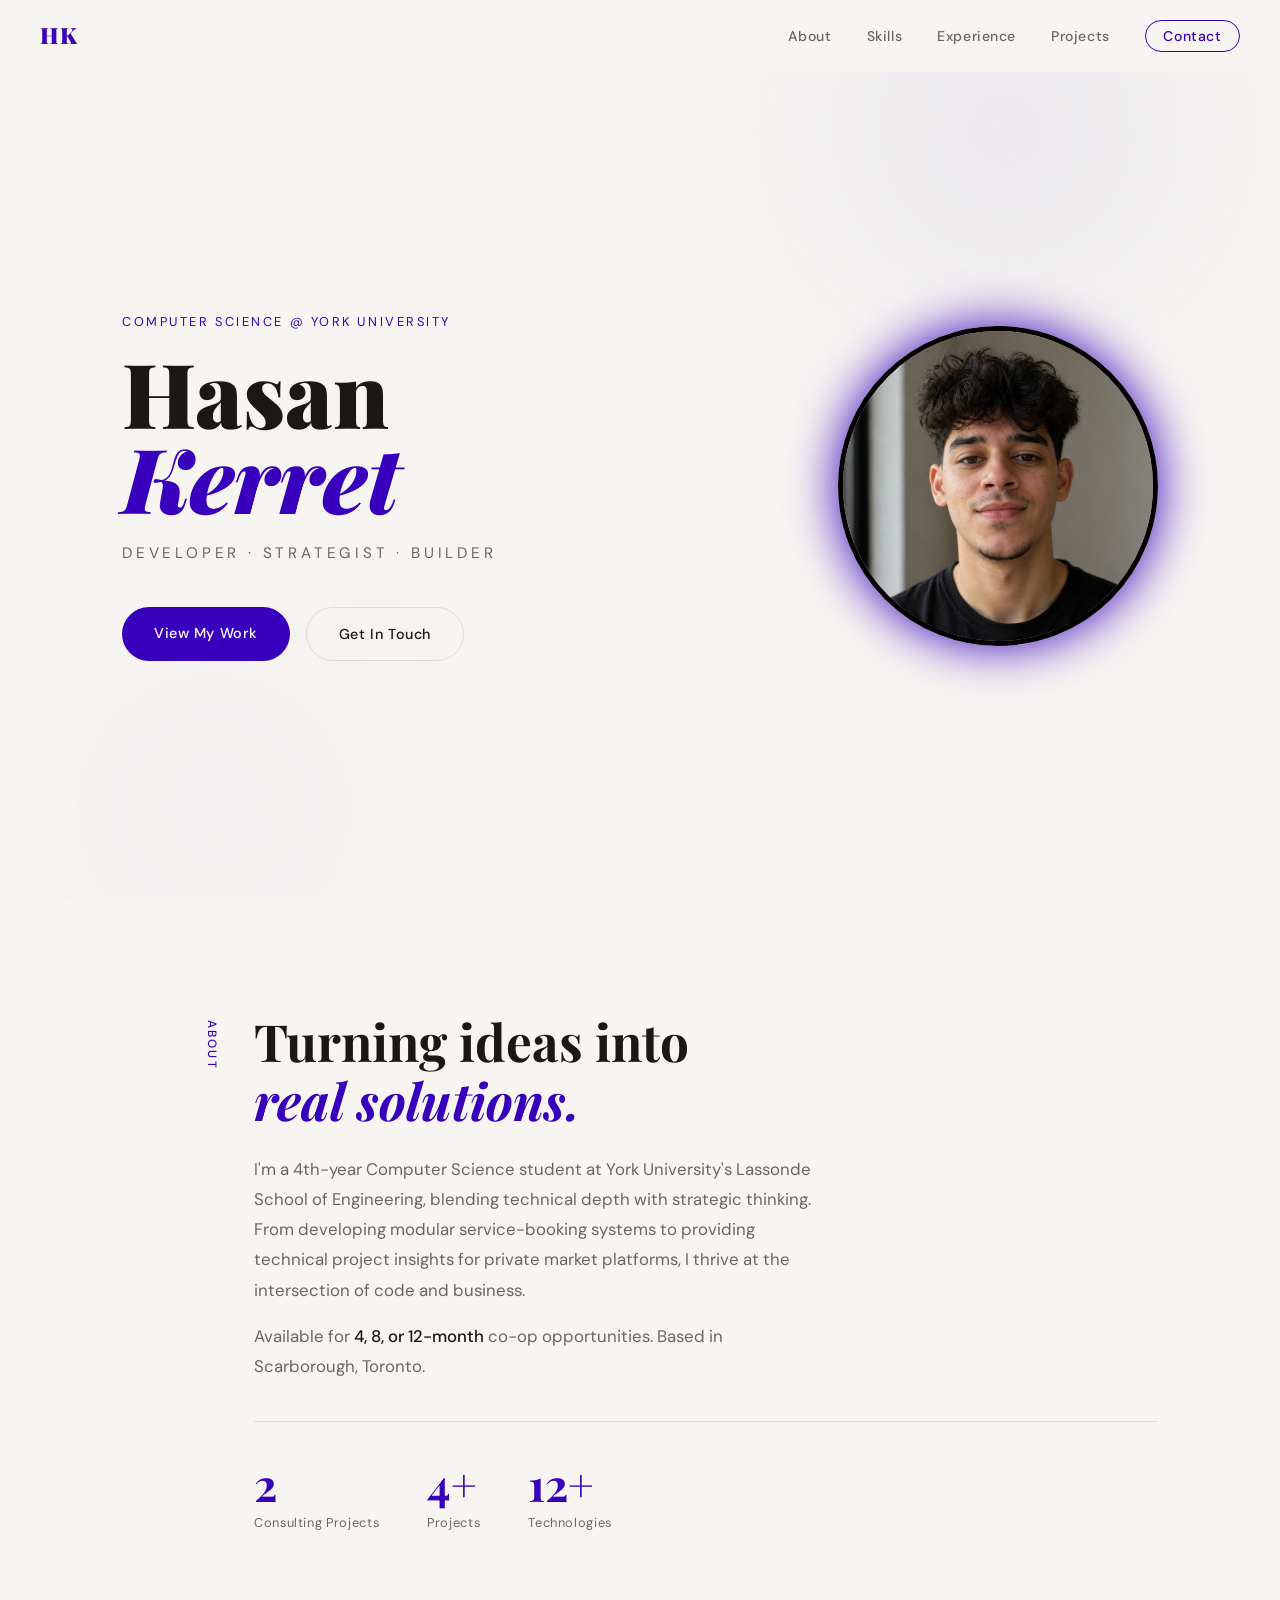
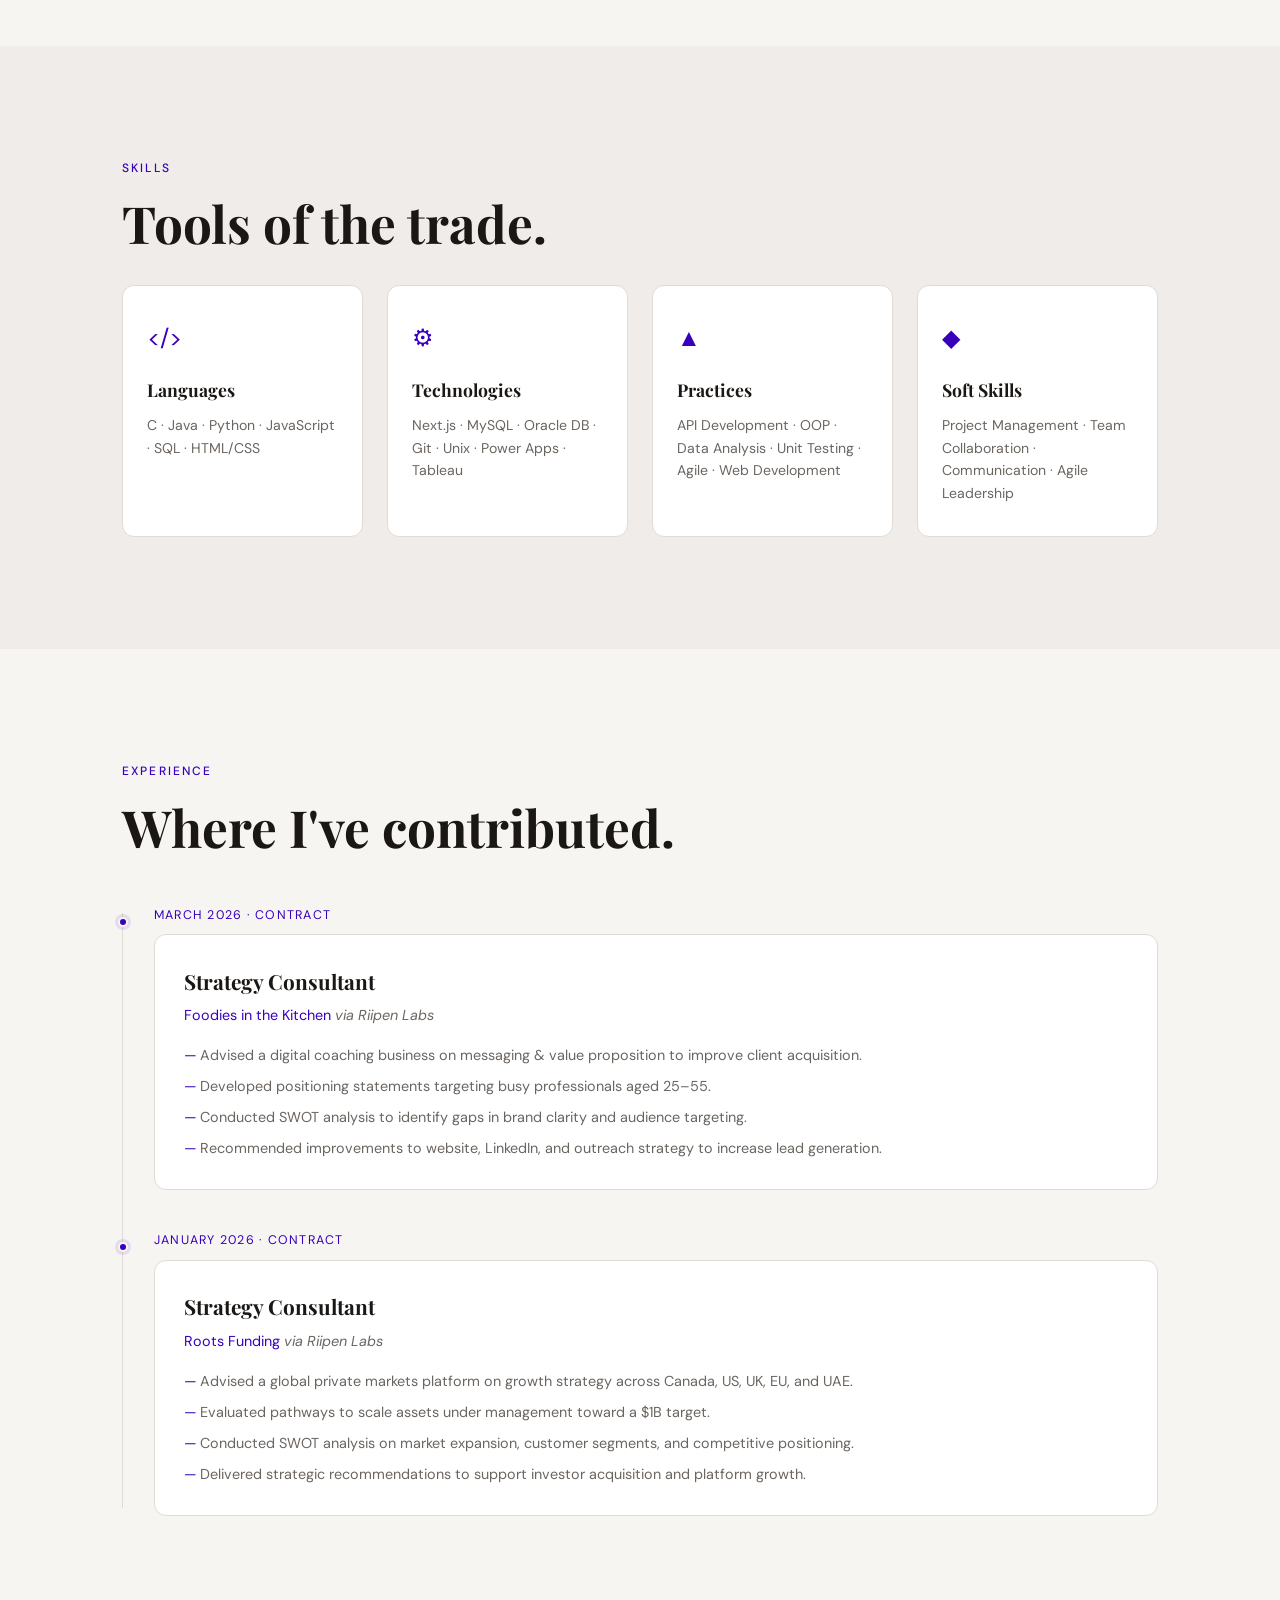
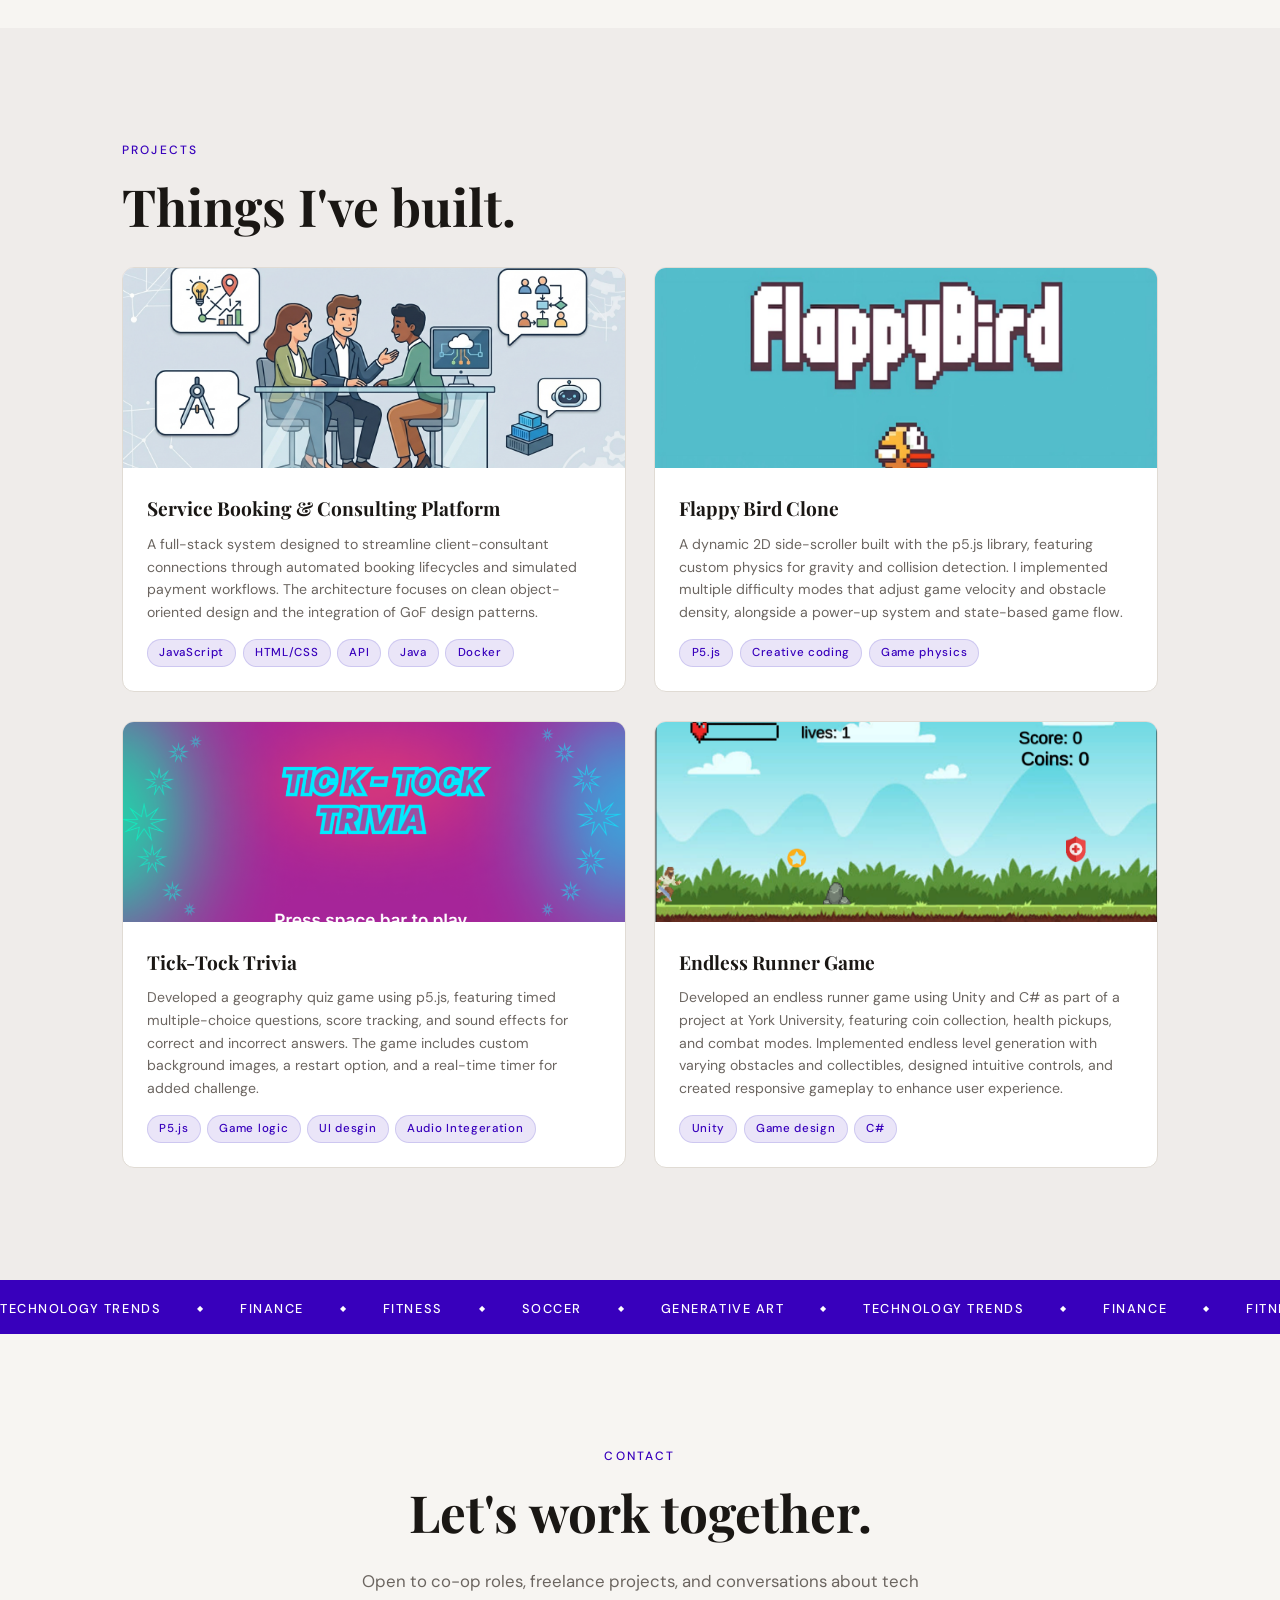
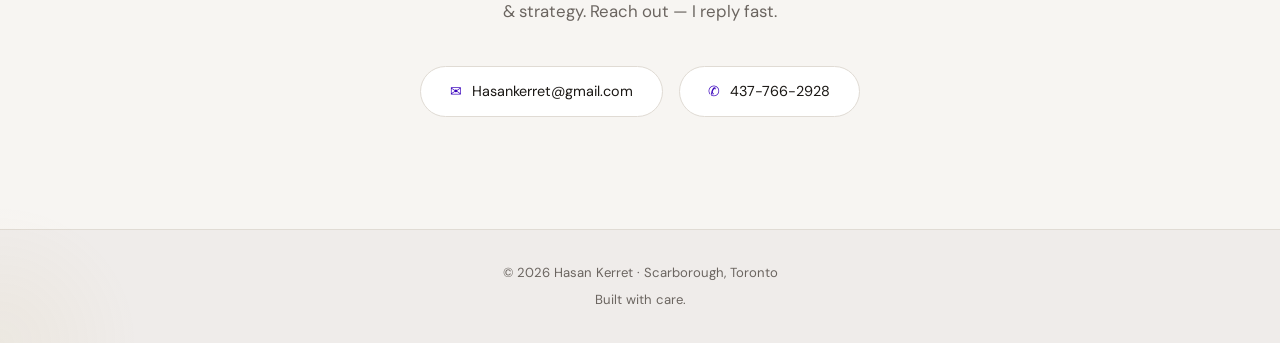
==== portfolio/index.html @ f626b3e2 "Add files via upload" ====
<!DOCTYPE html>
<html lang="en">
<head>
  <meta charset="UTF-8" />
  <meta name="viewport" content="width=device-width, initial-scale=1.0" />
  <title>Hasan Kerret — Portfolio</title>
  <link rel="stylesheet" href="style.css" />
  <link rel="preconnect" href="https://fonts.googleapis.com" />
  <link href="https://fonts.googleapis.com/css2?family=Playfair+Display:wght@400;700;900&family=DM+Sans:wght@300;400;500&display=swap" rel="stylesheet" />
</head>
<body>

  <!-- NAV -->
  <nav class="nav" id="nav">
    <div class="nav-logo">HK</div>
    <ul class="nav-links">
      <li><a href="#about">About</a></li>
      <li><a href="#skills">Skills</a></li>
      <li><a href="#experience">Experience</a></li>
      <li><a href="#projects">Projects</a></li>
      <li><a href="#contact" class="nav-cta">Contact</a></li>
    </ul>
    <button class="hamburger" id="hamburger" aria-label="Toggle menu">
      <span></span><span></span><span></span>
    </button>
  </nav>

  <!-- MOBILE MENU -->
  <div class="mobile-menu" id="mobileMenu">
    <ul>
      <li><a href="#about" class="mobile-link">About</a></li>
      <li><a href="#skills" class="mobile-link">Skills</a></li>
      <li><a href="#experience" class="mobile-link">Experience</a></li>
      <li><a href="#projects" class="mobile-link">Projects</a></li>
      <li><a href="#contact" class="mobile-link">Contact</a></li>
    </ul>
  </div>

  <!-- HERO -->
  <section class="hero" id="hero">
    <div class="hero-noise"></div>
    <div class="hero-inner container">

      <!-- Left: text -->
      <div class="hero-content">
        <p class="hero-eyebrow reveal">Computer Science @ York University</p>
        <h1 class="hero-name reveal">
          <span>Hasan</span>
          <span class="accent-word">Kerret</span>
        </h1>
        <p class="hero-tagline reveal">Developer · Strategist · Builder</p>
        <div class="hero-cta reveal">
          <a href="#projects" class="btn btn-primary">View My Work</a>
          <a href="#contact" class="btn btn-ghost">Get In Touch</a>
        </div>
      </div>

      <!-- Right: photo -->
      <div class="hero-avatar-wrap reveal">
        <div class="hero-avatar-glow"></div>
        <div class="hero-avatar-ring"></div>
        <img src="images/profile.jpg" alt="Hasan Kerret" class="hero-avatar" />
      </div>

    </div>
    <div class="hero-orb orb-1"></div>
    <div class="hero-orb orb-2"></div>
  </section>

  <!-- ABOUT -->
  <section class="section" id="about">
    <div class="container about-grid">
      <div class="about-label section-label reveal">About</div>
      <div class="about-text">
        <h2 class="section-heading reveal">Turning ideas into<br /><em>real solutions.</em></h2>
        <p class="body-text reveal">
          I'm a 4th-year Computer Science student at York University's Lassonde School of Engineering, blending technical depth with strategic thinking. From developing modular service-booking systems to providing technical project insights for private market platforms, I thrive at the intersection of code and business.
        </p>
        <p class="body-text reveal">
          Available for <strong>4, 8, or 12-month</strong> co-op opportunities. Based in Scarborough, Toronto.
        </p>
        <div class="about-stats reveal">
          <div class="stat">
            <span class="stat-num">2</span>
            <span class="stat-label">Consulting Projects</span>
          </div>
          <div class="stat">
            <span class="stat-num">4+</span>
            <span class="stat-label">Projects</span>
          </div>
          <div class="stat">
            <span class="stat-num">12+</span>
            <span class="stat-label">Technologies</span>
          </div>
        </div>
      </div>
    </div>
  </section>

  <!-- SKILLS -->
  <section class="section section-alt" id="skills">
    <div class="container">
      <p class="section-label reveal">Skills</p>
      <h2 class="section-heading reveal">Tools of the trade.</h2>
      <div class="skills-grid reveal">
        <div class="skill-card">
          <div class="skill-icon">&#60;/&#62;</div>
          <h3>Languages</h3>
          <p>C · Java · Python · JavaScript · SQL · HTML/CSS</p>
        </div>
        <div class="skill-card">
          <div class="skill-icon">&#9881;</div>
          <h3>Technologies</h3>
          <p>Next.js · MySQL · Oracle DB · Git · Unix · Power Apps · Tableau</p>
        </div>
        <div class="skill-card">
          <div class="skill-icon">&#9650;</div>
          <h3>Practices</h3>
          <p>API Development · OOP · Data Analysis · Unit Testing · Agile · Web Development</p>
        </div>
        <div class="skill-card">
          <div class="skill-icon">&#9670;</div>
          <h3>Soft Skills</h3>
          <p>Project Management · Team Collaboration · Communication · Agile Leadership</p>
        </div>
      </div>
    </div>
  </section>

  <!-- EXPERIENCE -->
  <section class="section" id="experience">
    <div class="container">
      <p class="section-label reveal">Experience</p>
      <h2 class="section-heading reveal">Where I've contributed.</h2>
      <div class="timeline">

        <div class="timeline-item reveal">
          <div class="timeline-dot"></div>
          <div class="timeline-date">March 2026 · Contract</div>
          <div class="timeline-card">
            <h3>Strategy Consultant</h3>
            <p class="timeline-org">Foodies in the Kitchen <span>via Riipen Labs</span></p>
            <ul class="timeline-bullets">
              <li>Advised a digital coaching business on messaging & value proposition to improve client acquisition.</li>
              <li>Developed positioning statements targeting busy professionals aged 25–55.</li>
              <li>Conducted SWOT analysis to identify gaps in brand clarity and audience targeting.</li>
              <li>Recommended improvements to website, LinkedIn, and outreach strategy to increase lead generation.</li>
            </ul>
          </div>
        </div>

        <div class="timeline-item reveal">
          <div class="timeline-dot"></div>
          <div class="timeline-date">January 2026 · Contract</div>
          <div class="timeline-card">
            <h3>Strategy Consultant</h3>
            <p class="timeline-org">Roots Funding <span>via Riipen Labs</span></p>
            <ul class="timeline-bullets">
              <li>Advised a global private markets platform on growth strategy across Canada, US, UK, EU, and UAE.</li>
              <li>Evaluated pathways to scale assets under management toward a $1B target.</li>
              <li>Conducted SWOT analysis on market expansion, customer segments, and competitive positioning.</li>
              <li>Delivered strategic recommendations to support investor acquisition and platform growth.</li>
            </ul>
          </div>
        </div>

      </div>
    </div>
  </section>

  <!-- PROJECTS -->
  <section class="section section-alt" id="projects">
    <div class="container">
      <p class="section-label reveal">Projects</p>
      <h2 class="section-heading reveal">Things I've built.</h2>
      <div class="projects-grid">

        <!-- Project 1: Stock Tracker (existing) -->
        <a class="project-card reveal" href="https://github.com/lalogongum/EECS-3311-project" target="_blank" rel="noopener" data-label="Web · JavaScript">
          <div class="project-img-wrap">
            <img src="images/consultant.png" alt="Service Booking & Consulting Platform" class="project-img" />
            <div class="project-overlay">
              <span class="project-visit">Visit Project ↗</span>
            </div>
          </div>
          <div class="project-info">
            <h3>Service Booking & Consulting Platform</h3>
            <p>A full-stack system designed to streamline client-consultant connections through automated booking lifecycles and simulated payment workflows. The architecture focuses on clean object-oriented design and the integration of GoF design patterns.</p>
            <div class="project-tags">
              <span>JavaScript</span><span>HTML/CSS</span><span>API</span><span>Java</span><span>Docker</span>
            </div>
          </div>
        </a>

        <!-- Project 2: Placeholder -->
        <a class="project-card reveal" href="https://editor.p5js.org/lalogongum/full/OH6kwALGw" target="_blank" rel="noopener" data-label="Web · Full Stack">
          <div class="project-img-wrap">
            <img src="images/flappybird.png" alt="Project 2" class="project-img" />
            <div class="project-overlay">
              <span class="project-visit">Visit Project ↗</span>
            </div>
          </div>
          <div class="project-info">
            <h3>Flappy Bird Clone</h3>
            <p>A dynamic 2D side-scroller built with the p5.js library, featuring custom physics for gravity and collision detection. I implemented multiple difficulty modes that adjust game velocity and obstacle density, alongside a power-up system and state-based game flow.</p>
            <div class="project-tags">
              <span>P5.js</span><span>Creative coding</span><span>Game physics</span>
            </div>
          </div>
        </a>

        <!-- Project 3: Placeholder -->
        <a class="project-card reveal" href="https://editor.p5js.org/lalogongum/full/onQPxgfu5" target="_blank" rel="noopener" data-label="App · Python">
          <div class="project-img-wrap">
            <img src="images/quizgame.png" alt="Project 3" class="project-img" />
            <div class="project-overlay">
              <span class="project-visit">Visit Project ↗</span>
            </div>
          </div>
          <div class="project-info">
            <h3>Tick-Tock Trivia</h3>
            <p>Developed a geography quiz game using p5.js, featuring timed multiple-choice
              questions, score tracking, and sound effects for correct and incorrect answers. The game includes custom background
              images, a restart option, and a real-time timer for added challenge.</p>
            <div class="project-tags">
              <span>P5.js</span><span>Game logic</span><span>UI desgin</span> <span>Audio Integeration</span>
            </div>
          </div>
        </a>

        <!-- Project 4: Placeholder -->
        <a class="project-card reveal" href="https://hasan-kerret.itch.io/endless-runner" target="_blank" rel="noopener" data-label="App · Java">
          <div class="project-img-wrap">
            <img src="images/unity.png" alt="Project 4" class="project-img" />
            <div class="project-overlay">
              <span class="project-visit">Visit Project ↗</span>
            </div>
          </div>
          <div class="project-info">
            <h3>Endless Runner Game</h3>
            <p>Developed an endless runner game using Unity and C# as part of a project at York University,
              featuring coin collection, health pickups, and combat modes. Implemented endless level generation
              with varying obstacles and collectibles, designed intuitive controls, and created responsive gameplay
              to enhance user experience.</p>
            <div class="project-tags">
              <span>Unity</span><span>Game design</span><span>C#</span>
            </div>
          </div>
        </a>

      </div>
    </div>
  </section>

  <!-- INTERESTS TICKER -->
  <div class="ticker-wrap">
    <div class="ticker">
      <span>Technology Trends</span>
      <span class="ticker-dot">◆</span>
      <span>Finance</span>
      <span class="ticker-dot">◆</span>
      <span>Fitness</span>
      <span class="ticker-dot">◆</span>
      <span>Soccer</span>
      <span class="ticker-dot">◆</span>
      <span>Generative Art</span>
      <span class="ticker-dot">◆</span>
      <span>Technology Trends</span>
      <span class="ticker-dot">◆</span>
      <span>Finance</span>
      <span class="ticker-dot">◆</span>
      <span>Fitness</span>
      <span class="ticker-dot">◆</span>
      <span>Soccer</span>
      <span class="ticker-dot">◆</span>
      <span>Generative Art</span>
      <span class="ticker-dot">◆</span>
    </div>
  </div>

  <!-- CONTACT -->
  <section class="section contact-section" id="contact">
    <div class="container contact-inner">
      <p class="section-label reveal">Contact</p>
      <h2 class="section-heading reveal">Let's work together.</h2>
      <p class="body-text reveal">
        Open to co-op roles, freelance projects, and conversations about tech &amp; strategy.
        Reach out — I reply fast.
      </p>
      <div class="contact-links reveal">
        <a href="mailto:Hasankerret@gmail.com" class="contact-pill">
          <span class="contact-icon">✉</span> Hasankerret@gmail.com
        </a>
        <a href="tel:4377662928" class="contact-pill">
          <span class="contact-icon">✆</span> 437-766-2928
        </a>
      </div>
    </div>
  </section>

  <!-- FOOTER -->
  <footer class="footer">
    <p>© 2026 Hasan Kerret · Scarborough, Toronto</p>
    <p class="footer-note">Built with care.</p>
  </footer>

  <script src="script.js"></script>
</body>
</html>
---- portfolio/style.css ----
/* ============================
   CSS VARIABLES & RESET
   ============================ */
:root {
  --bg: #f7f5f2;
  --bg-alt: #efecea;
  --surface: #ffffff;
  --border: #e0dbd4;
  --text: #1a1714;
  --text-muted: #6b6560;
  --accent: rgba(56, 0, 188, 1);
  --accent-light: rgba(80, 30, 210, 1);
  --accent-2: rgba(56, 0, 188, 0.8);
  --accent-glow: rgba(56, 0, 188, 0.10);
  --accent-glow-strong: rgba(56, 0, 188, 0.22);
  --white: #ffffff;
  --font-display: 'Playfair Display', Georgia, serif;
  --font-body: 'DM Sans', sans-serif;
  --nav-h: 72px;
  --radius: 12px;
  --transition: 0.35s cubic-bezier(0.25, 0.46, 0.45, 0.94);
}

*, *::before, *::after { box-sizing: border-box; margin: 0; padding: 0; }
html { scroll-behavior: smooth; }
body {
  background: var(--bg);
  color: var(--text);
  font-family: var(--font-body);
  font-size: 16px;
  line-height: 1.7;
  overflow-x: hidden;
}
a { color: inherit; text-decoration: none; }
ul { list-style: none; }
img { display: block; width: 100%; object-fit: cover; }

/* ============================
   TYPOGRAPHY
   ============================ */
.section-label {
  font-family: var(--font-body);
  font-size: 0.75rem;
  font-weight: 500;
  letter-spacing: 0.18em;
  text-transform: uppercase;
  color: var(--accent);
  margin-bottom: 1rem;
}

.section-heading {
  font-family: var(--font-display);
  font-size: clamp(2rem, 4vw, 3.2rem);
  font-weight: 700;
  color: var(--text);
  line-height: 1.15;
  margin-bottom: 1.5rem;
}

.section-heading em { font-style: italic; color: var(--accent); }

.body-text {
  color: var(--text-muted);
  font-size: 1.05rem;
  line-height: 1.8;
  max-width: 560px;
  margin-bottom: 1rem;
}

.body-text strong { color: var(--text); font-weight: 500; }

/* ============================
   LAYOUT
   ============================ */
.container { max-width: 1100px; margin: 0 auto; padding: 0 2rem; }
.section { padding: 7rem 0; }
.section-alt { background: var(--bg-alt); }

/* ============================
   NAV
   ============================ */
.nav {
  position: fixed;
  top: 0; left: 0; right: 0;
  z-index: 100;
  height: var(--nav-h);
  display: flex;
  align-items: center;
  justify-content: space-between;
  padding: 0 2.5rem;
  background: rgba(247, 245, 242, 0.88);
  backdrop-filter: blur(14px);
  border-bottom: 1px solid transparent;
  transition: border-color var(--transition);
}

.nav.scrolled { border-bottom-color: var(--border); }

.nav-logo {
  font-family: var(--font-display);
  font-size: 1.4rem;
  font-weight: 900;
  color: var(--accent);
  letter-spacing: 0.05em;
}

.nav-links { display: flex; gap: 2.2rem; align-items: center; }

.nav-links a {
  font-size: 0.88rem;
  font-weight: 500;
  letter-spacing: 0.04em;
  color: var(--text-muted);
  transition: color var(--transition);
}

.nav-links a:hover { color: var(--text); }

.nav-cta {
  color: var(--accent) !important;
  border: 1px solid var(--accent);
  padding: 0.4rem 1.1rem;
  border-radius: 50px;
  transition: background var(--transition), color var(--transition) !important;
}

.nav-cta:hover {
  background: var(--accent) !important;
  color: var(--white) !important;
}

.hamburger {
  display: none;
  flex-direction: column;
  gap: 5px;
  background: none;
  border: none;
  cursor: pointer;
  padding: 4px;
}

.hamburger span {
  display: block;
  width: 24px;
  height: 2px;
  background: var(--text);
  border-radius: 2px;
  transition: var(--transition);
}

/* ============================
   MOBILE MENU
   ============================ */
.mobile-menu {
  display: none;
  position: fixed;
  top: var(--nav-h);
  left: 0; right: 0;
  background: var(--bg);
  border-bottom: 1px solid var(--border);
  z-index: 99;
  padding: 1.5rem 2rem;
}

.mobile-menu.open { display: block; }
.mobile-menu ul { display: flex; flex-direction: column; gap: 1.2rem; }
.mobile-menu a { font-size: 1rem; font-weight: 500; color: var(--text-muted); }
.mobile-menu a:hover { color: var(--accent); }

/* ============================
   HERO — split layout
   ============================ */
.hero {
  position: relative;
  min-height: 100vh;
  display: flex;
  align-items: center;
  padding-top: var(--nav-h);
  overflow: hidden;
}

.hero-noise {
  position: absolute;
  inset: 0;
  background-image: url("data:image/svg+xml,%3Csvg xmlns='http://www.w3.org/2000/svg' width='300' height='300'%3E%3Cfilter id='n'%3E%3CfeTurbulence type='fractalNoise' baseFrequency='0.9' numOctaves='4' stitchTiles='stitch'/%3E%3C/filter%3E%3Crect width='300' height='300' filter='url(%23n)' opacity='0.025'/%3E%3C/svg%3E");
  background-repeat: repeat;
  pointer-events: none;
}

/* Subtle background orbs */
.hero-orb {
  position: absolute;
  border-radius: 50%;
  filter: blur(110px);
  pointer-events: none;
}

.orb-1 {
  width: 420px; height: 420px;
  background: radial-gradient(circle, rgba(92,79,207,0.14) 0%, transparent 70%);
  top: -80px; right: 5%;
  animation: orbFloat 9s ease-in-out infinite alternate;
}

.orb-2 {
  width: 300px; height: 300px;
  background: radial-gradient(circle, rgba(155,77,202,0.10) 0%, transparent 70%);
  bottom: -60px; left: 5%;
  animation: orbFloat 12s ease-in-out infinite alternate-reverse;
}

@keyframes orbFloat {
  from { transform: translate(0, 0); }
  to { transform: translate(20px, 20px); }
}

/* ── Split container ── */
.hero-inner {
  display: flex;
  align-items: center;
  justify-content: space-between;
  gap: 4rem;
  width: 100%;
  position: relative;
  z-index: 2;
  padding-top: 2rem;
  padding-bottom: 2rem;
}

/* Left: text */
.hero-content {
  flex: 1;
  text-align: left;
}

.hero-eyebrow {
  font-size: 0.8rem;
  letter-spacing: 0.2em;
  text-transform: uppercase;
  color: var(--accent);
  margin-bottom: 1rem;
}

.hero-name {
  font-family: var(--font-display);
  font-size: clamp(3rem, 7vw, 6.5rem);
  font-weight: 900;
  line-height: 0.95;
  color: var(--text);
  display: block;
  margin-bottom: 1.4rem;
}

.hero-name .accent-word {
  color: var(--accent);
  display: block;
  font-style: italic;
}

.hero-tagline {
  font-size: 0.95rem;
  letter-spacing: 0.25em;
  text-transform: uppercase;
  color: var(--text-muted);
  margin-bottom: 2.5rem;
}

.hero-cta { display: flex; gap: 1rem; flex-wrap: wrap; }

/* Right: avatar */
.hero-avatar-wrap {
  flex-shrink: 0;
  position: relative;
  width: 320px;
  height: 320px;
  display: flex;
  align-items: center;
  justify-content: center;

}

.hero-avatar {
  width: 320px;   /* was 270px */
  height: 320px;  /* was 270px */
  border-radius: 50%;
  object-fit: cover;
  object-position: center 43%;
  position: relative;
  z-index: 3;
  border: 0.3125rem solid black; /* 5px */
    border-radius: 50%; /* 20px */
      box-shadow: 0 0 50px rgba(56, 0, 188, 1); /* Color #D6C3F5 */
  background: linear-gradient(135deg, #c8c4e8, #9b8fd4);
}

/* Hidden — no animation rings needed */
.hero-avatar-ring,
.hero-avatar-glow {
  display: none;
}

/* Buttons */
.btn {
  display: inline-block;
  padding: 0.85rem 2rem;
  border-radius: 50px;
  font-size: 0.9rem;
  font-weight: 500;
  letter-spacing: 0.04em;
  transition: all var(--transition);
}

.btn-primary {
  background: var(--accent);
  color: var(--white);
}

.btn-primary:hover {
  background: var(--accent-light);
  transform: translateY(-2px);
  box-shadow: 0 8px 30px rgba(92, 79, 207, 0.32);
}

.btn-ghost { border: 1px solid var(--border); color: var(--text); }

.btn-ghost:hover {
  border-color: var(--accent);
  color: var(--accent);
  transform: translateY(-2px);
}

/* ============================
   ABOUT
   ============================ */
.about-grid {
  display: grid;
  grid-template-columns: 100px 1fr;
  gap: 2rem;
  align-items: start;
}

.about-label {
  writing-mode: vertical-rl;
  transform: rotate(180deg);
  margin-top: 0.5rem;
}

.about-stats {
  display: flex;
  gap: 3rem;
  margin-top: 2.5rem;
  padding-top: 2.5rem;
  border-top: 1px solid var(--border);
}

.stat-num {
  display: block;
  font-family: var(--font-display);
  font-size: 2.8rem;
  font-weight: 700;
  color: var(--accent);
  line-height: 1;
}

.stat-label {
  display: block;
  font-size: 0.8rem;
  color: var(--text-muted);
  margin-top: 0.3rem;
  letter-spacing: 0.05em;
}

/* ============================
   SKILLS
   ============================ */
.skills-grid {
  display: grid;
  grid-template-columns: repeat(auto-fit, minmax(220px, 1fr));
  gap: 1.5rem;
  margin-top: 2rem;
}

.skill-card {
  background: var(--surface);
  border: 1px solid var(--border);
  border-radius: var(--radius);
  padding: 2rem 1.5rem;
  transition: border-color var(--transition), transform var(--transition), box-shadow var(--transition);
}

.skill-card:hover {
  border-color: var(--accent);
  transform: translateY(-4px);
  box-shadow: 0 12px 40px rgba(92,79,207,0.08);
}

.skill-icon { font-size: 1.5rem; color: var(--accent); margin-bottom: 1rem; }

.skill-card h3 {
  font-family: var(--font-display);
  font-size: 1.1rem;
  color: var(--text);
  margin-bottom: 0.6rem;
}

.skill-card p { font-size: 0.88rem; color: var(--text-muted); line-height: 1.6; }

/* ============================
   TIMELINE / EXPERIENCE
   ============================ */
.timeline {
  margin-top: 3rem;
  display: flex;
  flex-direction: column;
  gap: 2.5rem;
  position: relative;
  padding-left: 2rem;
}

.timeline::before {
  content: '';
  position: absolute;
  left: 0; top: 8px; bottom: 8px;
  width: 1px;
  background: var(--border);
}

.timeline-item { position: relative; }

.timeline-dot {
  position: absolute;
  left: -2rem;
  top: 12px;
  width: 10px;
  height: 10px;
  border-radius: 50%;
  background: var(--accent);
  border: 2px solid var(--bg);
  box-shadow: 0 0 0 3px var(--accent-glow);
  transform: translateX(-4px);
}

.timeline-date {
  font-size: 0.78rem;
  letter-spacing: 0.1em;
  color: var(--accent);
  text-transform: uppercase;
  margin-bottom: 0.5rem;
}

.timeline-card {
  background: var(--surface);
  border: 1px solid var(--border);
  border-radius: var(--radius);
  padding: 1.8rem;
  transition: border-color var(--transition), box-shadow var(--transition);
}

.timeline-card:hover {
  border-color: var(--accent);
  box-shadow: 0 8px 30px rgba(92,79,207,0.07);
}

.timeline-card h3 {
  font-family: var(--font-display);
  font-size: 1.3rem;
  color: var(--text);
  margin-bottom: 0.25rem;
}

.timeline-org { font-size: 0.9rem; color: var(--accent); margin-bottom: 1rem; }
.timeline-org span { color: var(--text-muted); font-style: italic; }

.timeline-bullets { display: flex; flex-direction: column; gap: 0.4rem; }

.timeline-bullets li {
  font-size: 0.9rem;
  color: var(--text-muted);
  padding-left: 1rem;
  position: relative;
}

.timeline-bullets li::before {
  content: '—';
  position: absolute;
  left: 0;
  color: var(--accent);
}

/* ============================
   PROJECTS — 2×2 grid
   ============================ */
.projects-grid {
  display: grid;
  grid-template-columns: repeat(2, 1fr);
  gap: 1.8rem;
  margin-top: 2rem;
}

.project-card {
  display: block;
  background: var(--surface);
  border: 1px solid var(--border);
  border-radius: var(--radius);
  overflow: hidden;
  transition: border-color var(--transition), transform var(--transition), box-shadow var(--transition);
  cursor: pointer;
}

.project-card:hover {
  border-color: var(--accent);
  transform: translateY(-6px);
  box-shadow: 0 20px 60px rgba(92,79,207,0.12);
}

.project-img-wrap {
  position: relative;
  height: 200px;
  overflow: hidden;
  background: var(--bg-alt);
}

.project-img {
  width: 100%;
  height: 100%;
  object-fit: cover;
  transition: transform 0.5s ease;
}

.project-card:hover .project-img { transform: scale(1.06); }

.project-img-wrap::before {
  content: '';
  position: absolute;
  inset: 0;
  background: linear-gradient(135deg, #e8e5f5 0%, #d5cff0 100%);
  z-index: 0;
}

.project-img { position: relative; z-index: 1; }

.project-overlay {
  position: absolute;
  inset: 0;
  background: rgba(247, 245, 252, 0.85);
  display: flex;
  align-items: center;
  justify-content: center;
  opacity: 0;
  transition: opacity var(--transition);
  z-index: 2;
}

.project-card:hover .project-overlay { opacity: 1; }

.project-visit {
  font-size: 0.85rem;
  font-weight: 600;
  letter-spacing: 0.08em;
  color: var(--accent);
  border: 1px solid var(--accent);
  padding: 0.5rem 1.2rem;
  border-radius: 50px;
}

.project-info { padding: 1.5rem; }

.project-info h3 {
  font-family: var(--font-display);
  font-size: 1.2rem;
  color: var(--text);
  margin-bottom: 0.5rem;
}

.project-info p {
  font-size: 0.88rem;
  color: var(--text-muted);
  line-height: 1.6;
  margin-bottom: 1rem;
}

.project-tags { display: flex; flex-wrap: wrap; gap: 0.4rem; }

.project-tags span {
  font-size: 0.72rem;
  font-weight: 500;
  letter-spacing: 0.06em;
  color: var(--accent);
  background: var(--accent-glow);
  border: 1px solid rgba(92, 79, 207, 0.2);
  padding: 0.2rem 0.7rem;
  border-radius: 50px;
}

/* ============================
   TICKER
   ============================ */
.ticker-wrap {
  overflow: hidden;
  background: var(--accent);
  padding: 0.85rem 0;
  white-space: nowrap;
}

.ticker { display: inline-block; animation: ticker 18s linear infinite; }

.ticker span {
  font-size: 0.8rem;
  font-weight: 500;
  letter-spacing: 0.12em;
  text-transform: uppercase;
  color: var(--white);
  margin-right: 2rem;
}

.ticker-dot { font-size: 0.5rem !important; vertical-align: middle; }

@keyframes ticker {
  from { transform: translateX(0); }
  to { transform: translateX(-50%); }
}

/* ============================
   CONTACT
   ============================ */
.contact-section { background: var(--bg); }
.contact-inner { text-align: center; }
.contact-inner .body-text { margin: 0 auto 2.5rem; }

.contact-links {
  display: flex;
  justify-content: center;
  flex-wrap: wrap;
  gap: 1rem;
}

.contact-pill {
  display: inline-flex;
  align-items: center;
  gap: 0.6rem;
  border: 1px solid var(--border);
  border-radius: 50px;
  padding: 0.75rem 1.8rem;
  font-size: 0.9rem;
  color: var(--text);
  background: var(--surface);
  transition: all var(--transition);
}

.contact-pill:hover {
  border-color: var(--accent);
  color: var(--accent);
  transform: translateY(-2px);
  box-shadow: 0 8px 24px rgba(92,79,207,0.1);
}

.contact-icon { color: var(--accent); }

/* ============================
   FOOTER
   ============================ */
.footer {
  background: var(--bg-alt);
  border-top: 1px solid var(--border);
  padding: 2rem;
  text-align: center;
  font-size: 0.82rem;
  color: var(--text-muted);
  display: flex;
  flex-direction: column;
  gap: 0.3rem;
}

/* ============================
   REVEAL ANIMATIONS
   ============================ */
.reveal {
  opacity: 0;
  transform: translateY(28px);
  transition: opacity 0.7s ease, transform 0.7s ease;
}

.reveal.visible { opacity: 1; transform: translateY(0); }

/* ============================
   RESPONSIVE
   ============================ */
@media (max-width: 820px) {
  /* Stack hero vertically on tablet/mobile — photo on top, text below */
  .hero-inner {
    flex-direction: column-reverse;
    text-align: center;
    gap: 2.5rem;
    padding-top: 3rem;
  }

  .hero-content { text-align: center; }
  .hero-cta { justify-content: center; }

  .hero-avatar-wrap {
    width: 240px;
    height: 240px;
  }

  .hero-avatar {
    width: 200px;
    height: 200px;
  }

  .hero-name { font-size: clamp(3rem, 14vw, 5rem); }
}

@media (max-width: 768px) {
  .nav-links { display: none; }
  .hamburger { display: flex; }

  .about-grid { grid-template-columns: 1fr; }
  .about-label { writing-mode: horizontal-tb; transform: none; }
  .about-stats { gap: 1.5rem; flex-wrap: wrap; }

  .timeline { padding-left: 1.5rem; }
  .timeline-dot { left: -1.5rem; }

  .projects-grid { grid-template-columns: 1fr; }
  .section { padding: 4.5rem 0; }
}

@media (max-width: 480px) {
  .contact-links { flex-direction: column; align-items: center; }
}
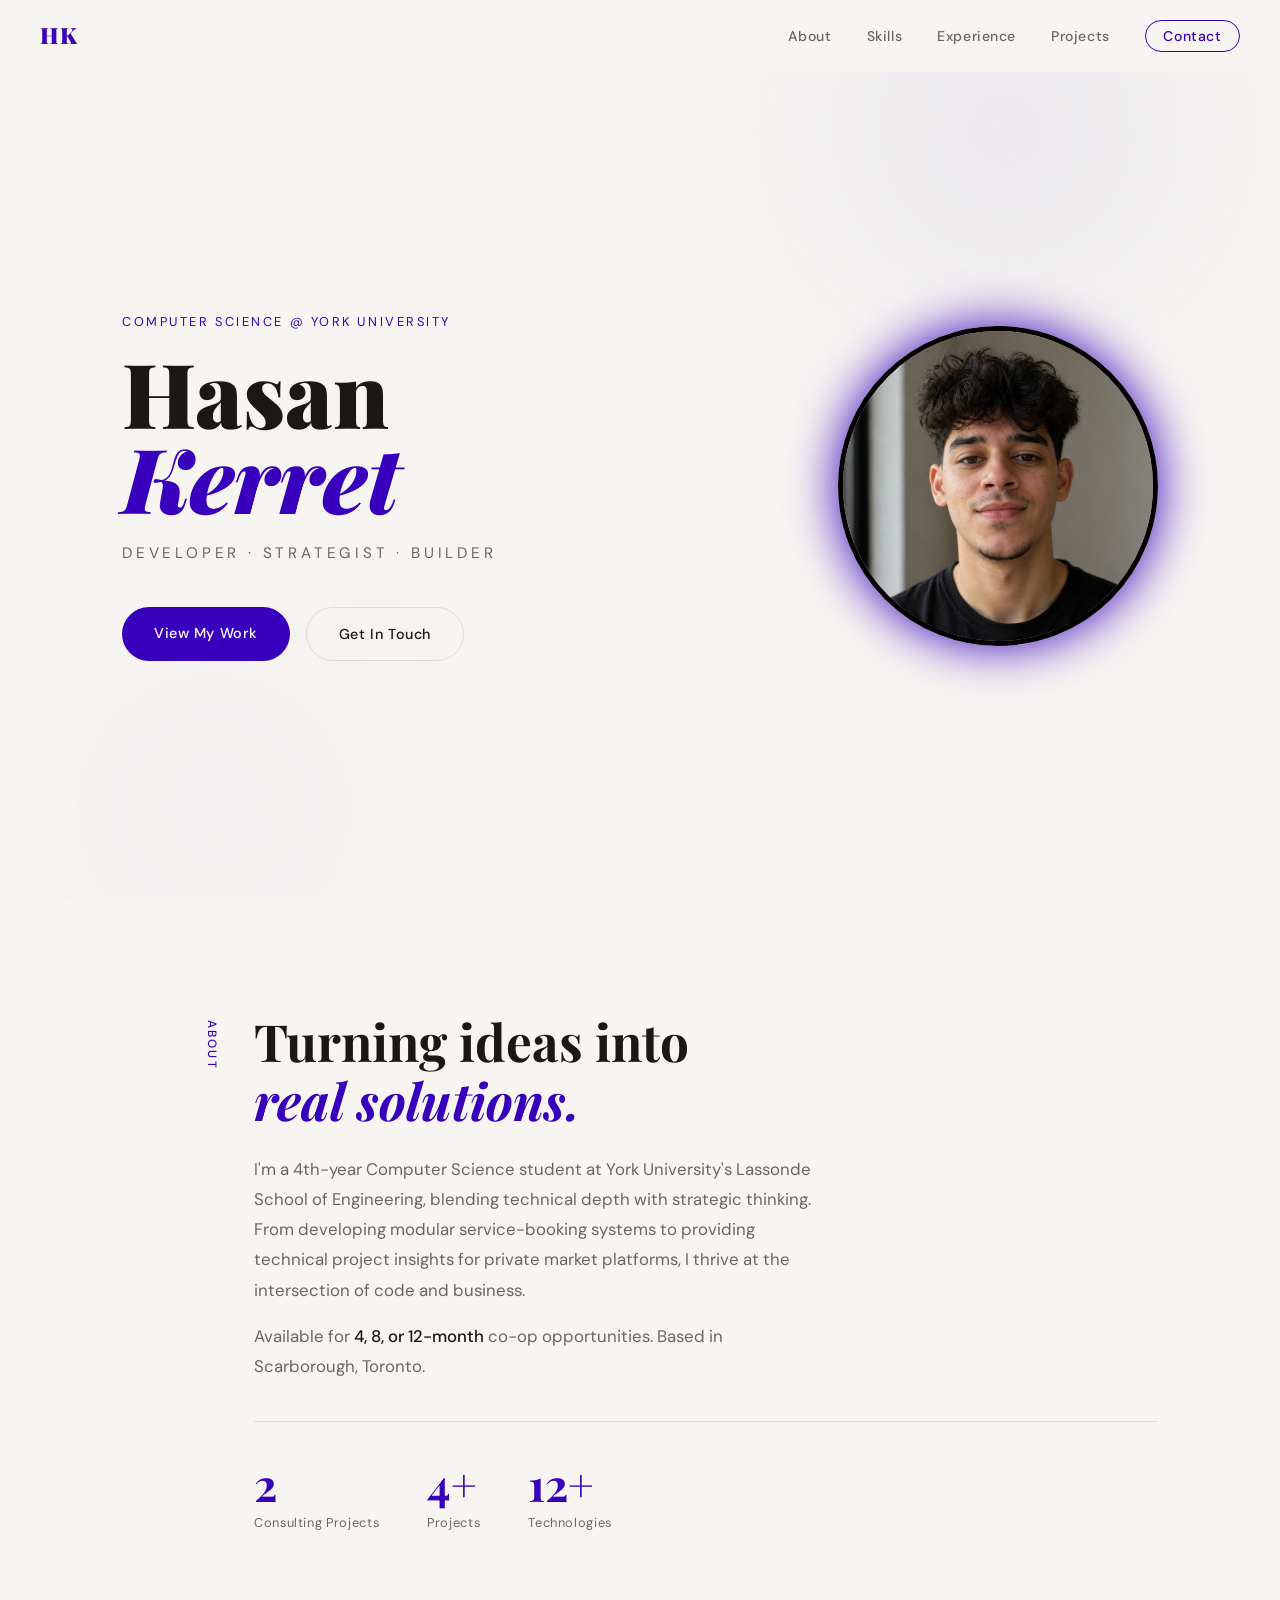
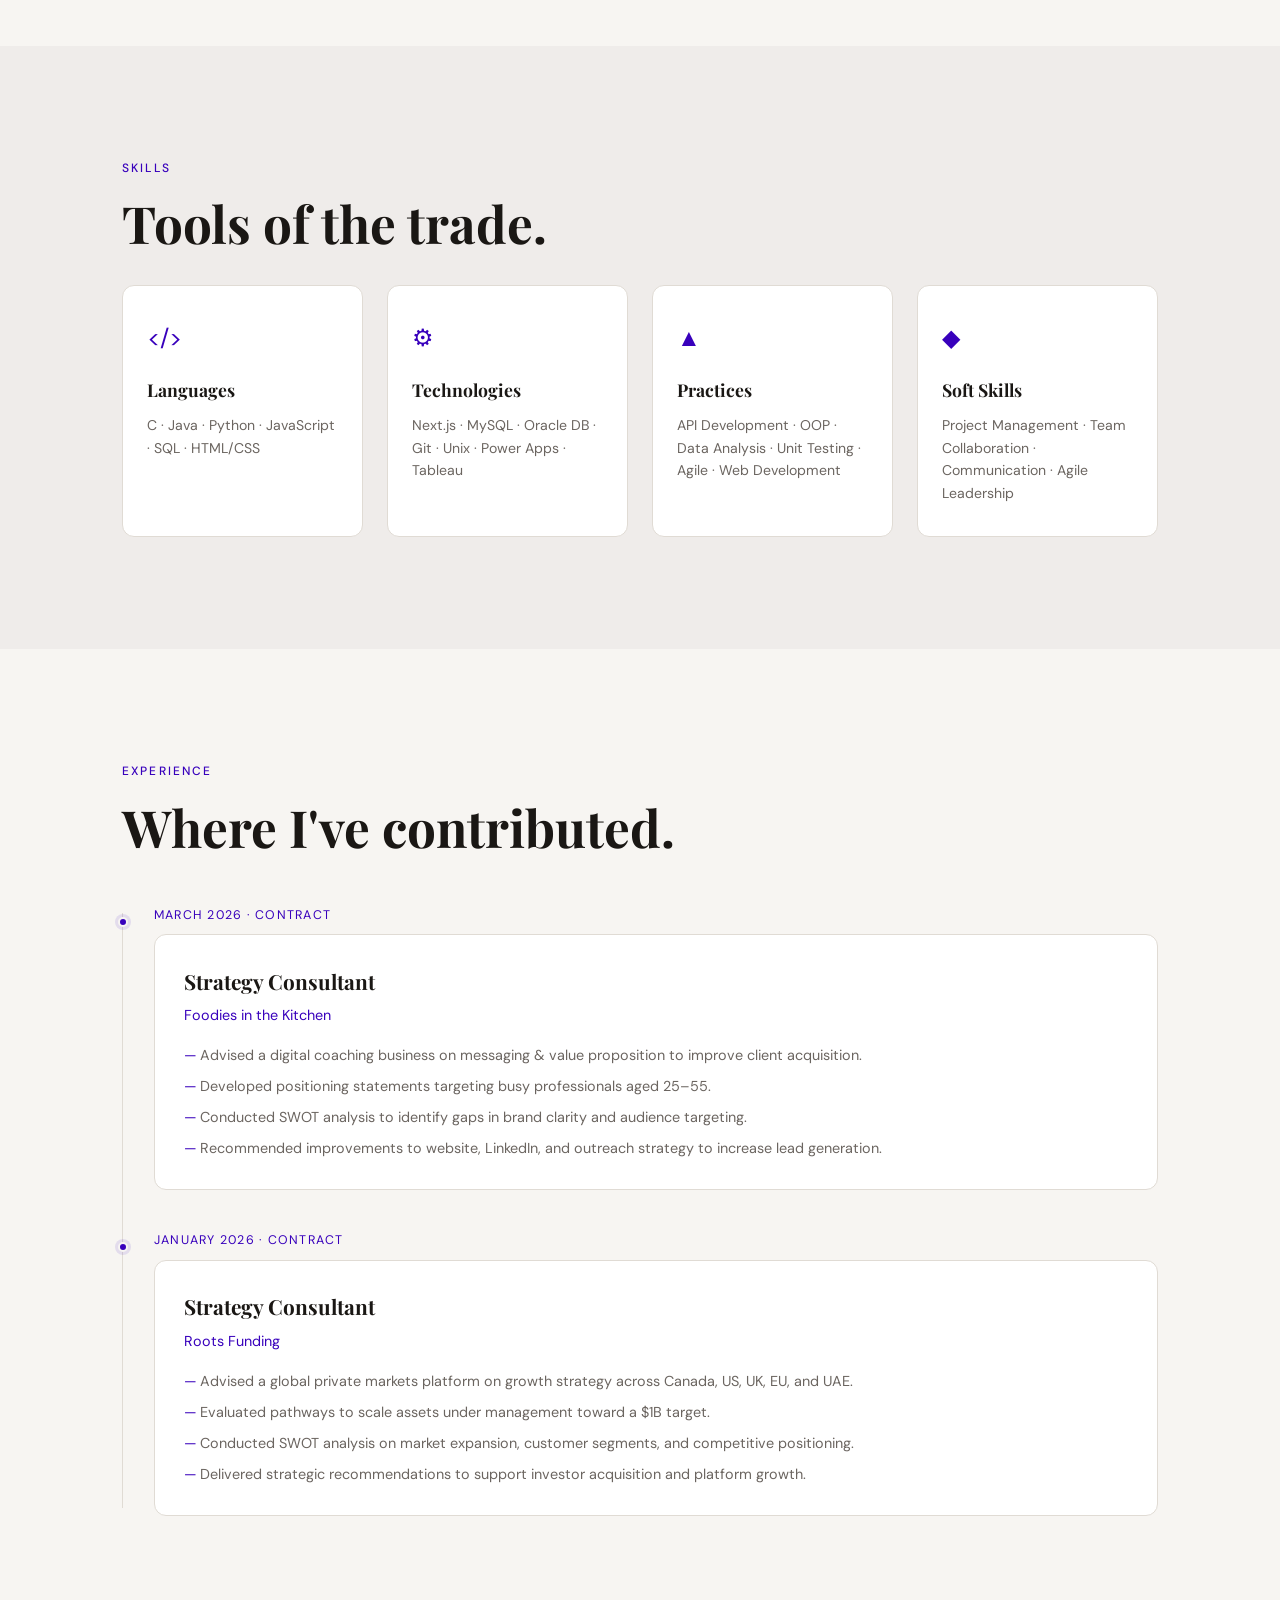
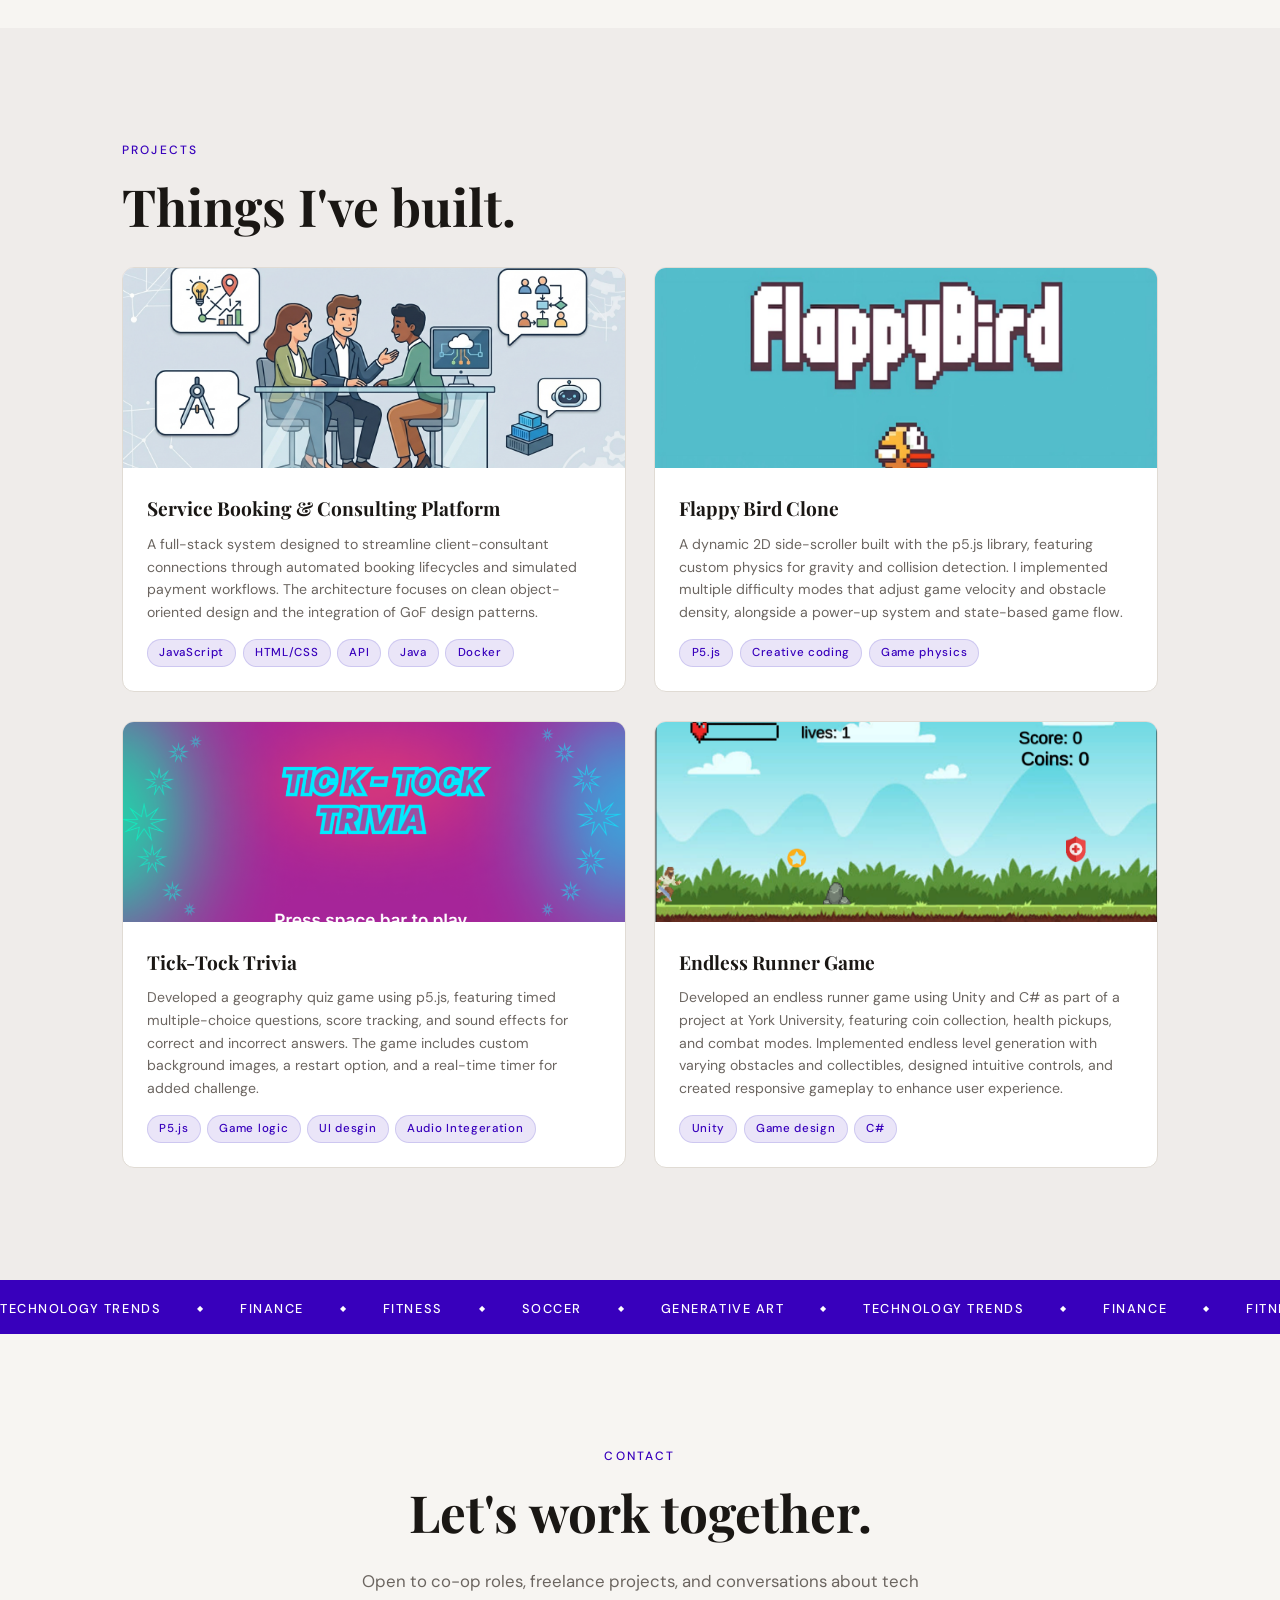
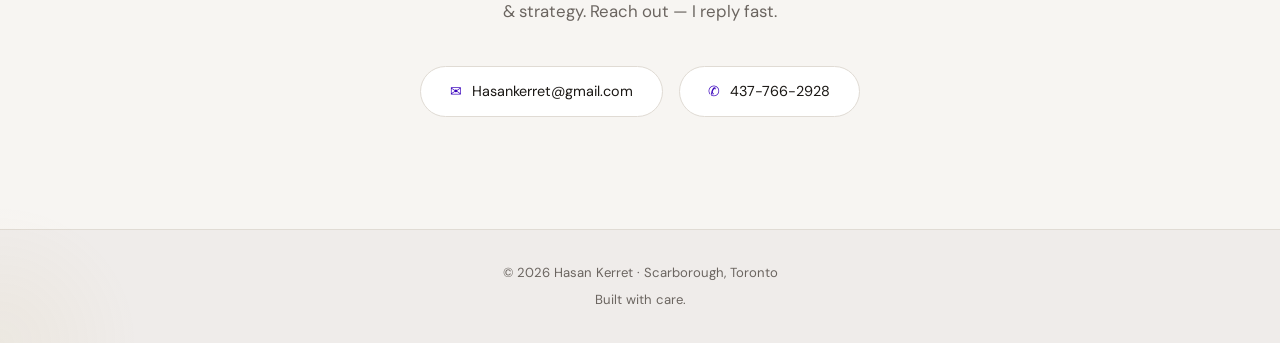
==== commit 27fb6163: "Update index.html" ====
--- a/portfolio/index.html
+++ b/portfolio/index.html
@@ -139,7 +139,7 @@
           <div class="timeline-date">March 2026 · Contract</div>
           <div class="timeline-card">
             <h3>Strategy Consultant</h3>
-            <p class="timeline-org">Foodies in the Kitchen <span>via Riipen Labs</span></p>
+            <p class="timeline-org">Foodies in the Kitchen </p>
             <ul class="timeline-bullets">
               <li>Advised a digital coaching business on messaging & value proposition to improve client acquisition.</li>
               <li>Developed positioning statements targeting busy professionals aged 25–55.</li>
@@ -154,7 +154,7 @@
           <div class="timeline-date">January 2026 · Contract</div>
           <div class="timeline-card">
             <h3>Strategy Consultant</h3>
-            <p class="timeline-org">Roots Funding <span>via Riipen Labs</span></p>
+            <p class="timeline-org">Roots Funding </p>
             <ul class="timeline-bullets">
               <li>Advised a global private markets platform on growth strategy across Canada, US, UK, EU, and UAE.</li>
               <li>Evaluated pathways to scale assets under management toward a $1B target.</li>
